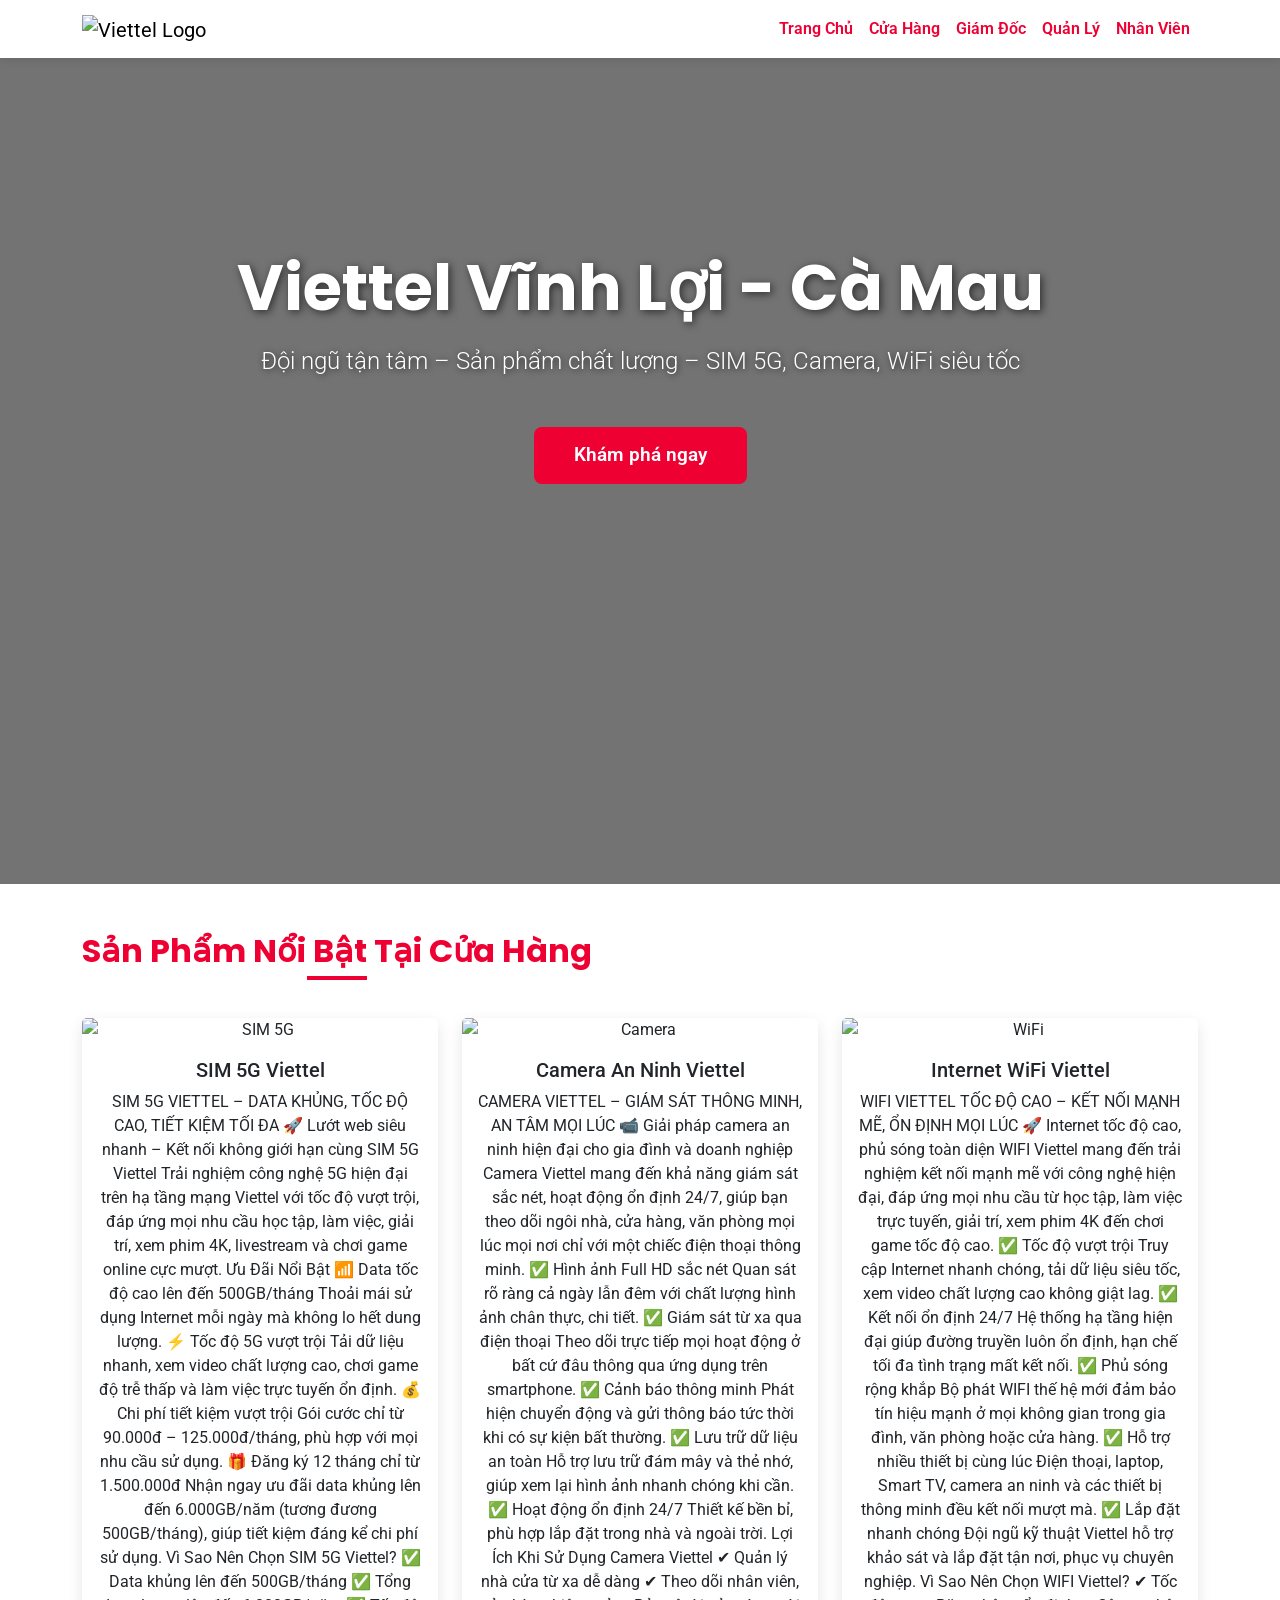
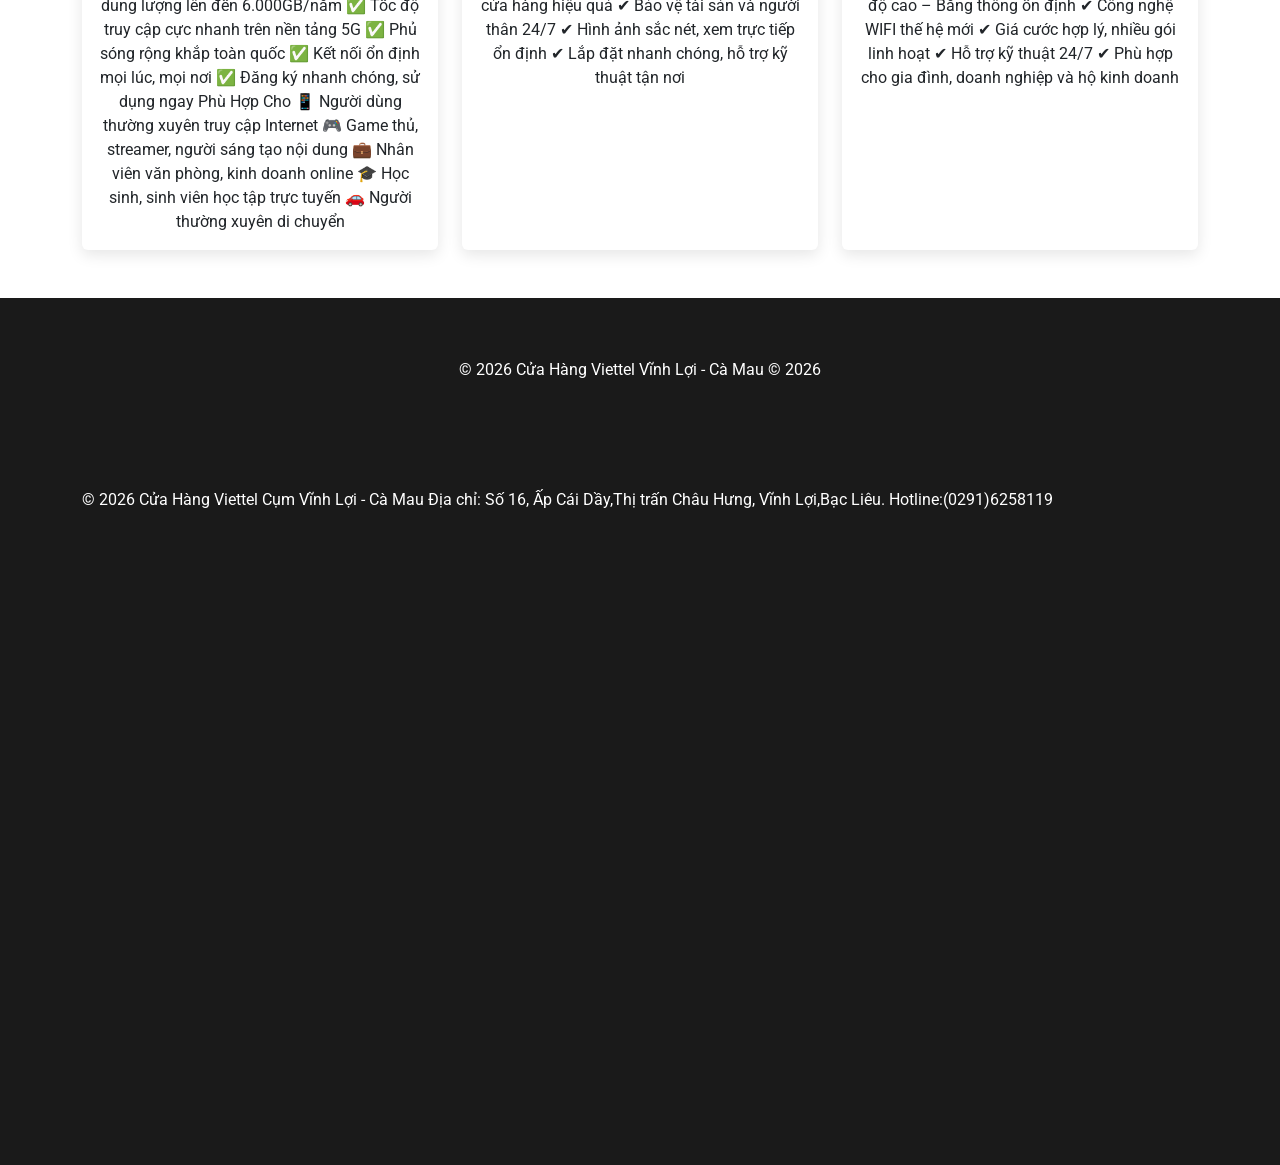
==== index.html @ b081a58b "first commit" ====
<!doctype html>
<html lang="vi">
  <head>
    <meta charset="UTF-8" />
    <meta name="viewport" content="width=device-width, initial-scale=1.0" />
    <title>Cửa Hàng Viettel Vĩnh Lợi - Kết Nối Tương Lai</title>
    <!-- Bootstrap CSS -->
    <link
      href="https://cdn.jsdelivr.net/npm/bootstrap@5.3.3/dist/css/bootstrap.min.css"
      rel="stylesheet"
    />
    <!-- Google Fonts -->
    <link
      href="https://fonts.googleapis.com/css2?family=Poppins:wght@400;600;700&family=Roboto:wght@300;400;700&display=swap"
      rel="stylesheet"
    />
    <style>
      :root {
        --viettel-red: #ee0033;
        --viettel-dark: #1a1a1a;
        --light-gray: #f8f9fa;
      }
      body {
        font-family: "Roboto", sans-serif;
        color: #333;
      }
      .navbar {
        background-color: white;
        box-shadow: 0 2px 10px rgba(0, 0, 0, 0.1);
      }
      .navbar-brand img {
        height: 50px;
      }
      .nav-link {
        font-weight: 600;
        color: var(--viettel-red) !important;
      }
      .hero {
        background:
          linear-gradient(rgba(0, 0, 0, 0.55), rgba(0, 0, 0, 0.55)),
          url("image/anhaecoquan (2).jpg")
            center/cover no-repeat;
        color: white;
        padding: 250px 0 400px;
        text-align: center;
        position: relative;
      }
      .hero h1 {
        font-family: "Poppins", sans-serif;
        font-size: 4rem;
        font-weight: 700;
        text-shadow: 2px 2px 8px rgba(0, 0, 0, 0.6);
      }
      .hero .lead {
        font-size: 1.5rem;
        text-shadow: 1px 1px 6px rgba(0, 0, 0, 0.7);
      }
      .btn-viettel {
        background-color: var(--viettel-red);
        border: none;
        color: white;
        font-weight: 600;
        padding: 14px 40px;
        font-size: 1.2rem;
      }
      .btn-viettel:hover {
        background-color: #c4002c;
      }
      .section-title {
        color: var(--viettel-red);
        font-family: "Poppins", sans-serif;
        font-weight: 700;
        position: relative;
        display: inline-block;
      }
      .section-title::after {
        content: "";
        width: 60px;
        height: 4px;
        background: var(--viettel-red);
        position: absolute;
        bottom: -10px;
        left: 50%;
        transform: translateX(-50%);
      }
      .product-card {
        transition: all 0.3s;
        border: none;
        box-shadow: 0 5px 15px rgba(0, 0, 0, 0.1);
      }
      .product-card:hover {
        transform: translateY(-10px);
        box-shadow: 0 15px 30px rgba(0, 0, 0, 0.15);
      }
      footer {
        background: var(--viettel-dark);
        color: white;
        padding: 60px 0 30px;
      }
    </style>
  </head>
  <body>
    <!-- Navbar -->
    <nav class="navbar navbar-expand-lg fixed-top">
      <div class="container">
        <a class="navbar-brand" href="index.html">
          <img src="image/logo-viettel-slogan.png" alt="Viettel Logo" />
        </a>
        <button
          class="navbar-toggler"
          type="button"
          data-bs-toggle="collapse"
          data-bs-target="#navbarNav"
        >
          <span class="navbar-toggler-icon"></span>
        </button>
        <div class="collapse navbar-collapse" id="navbarNav">
          <ul class="navbar-nav ms-auto">
              <li class="nav-item">
                <a class="nav-link" href="index.html">Trang Chủ</a>
              </li>
              <li class="nav-item">
                <a class="nav-link" href="products.html">Cửa Hàng</a>
              </li>
              <li class="nav-item">
                <a class="nav-link" href="director.html">Giám Đốc</a>
              </li>
              <li class="nav-item">
                <a class="nav-link" href="manager.html">Quản Lý</a>
              </li>
              <li class="nav-item">
                <a class="nav-link" href="staff.html">Nhân Viên</a>
              </li>
            </ul>
          </ul>
        </div>
      </div>
    </nav>

    <!-- Hero Section -->
    <section class="hero">
      <div class="container">
        <h1>Viettel Vĩnh Lợi - Cà Mau</h1>
        <p class="lead mt-3 mb-5">
          Đội ngũ tận tâm – Sản phẩm chất lượng – SIM 5G, Camera, WiFi siêu tốc
        </p>
        <a href="#products" class="btn btn-viettel btn-lg">Khám phá ngay</a>
      </div>
    </section>

    <!-- Sản phẩm -->
    <section id="products" class="py-5">
      <div class="container">
        <h2 class="section-title text-center mb-5">Sản Phẩm Nổi Bật Tại Cửa Hàng</h2>
        <div class="row g-4">
          <div class="col-md-4">
            <div class="card product-card h-100 text-center">
              <img
                src="image/Anh sim 5g dep.png.jpg"
                class="card-img-top"
                alt="SIM 5G"
              />
              <div class="card-body">
                <h5 class="card-title">SIM 5G Viettel</h5>
                <p class="card-text">
                  SIM 5G VIETTEL – DATA KHỦNG, TỐC ĐỘ CAO, TIẾT KIỆM TỐI ĐA

🚀 Lướt web siêu nhanh – Kết nối không giới hạn cùng SIM 5G Viettel

Trải nghiệm công nghệ 5G hiện đại trên hạ tầng mạng Viettel với tốc độ vượt trội, đáp ứng mọi nhu cầu học tập, làm việc, giải trí, xem phim 4K, livestream và chơi game online cực mượt.

Ưu Đãi Nổi Bật

📶 Data tốc độ cao lên đến 500GB/tháng
Thoải mái sử dụng Internet mỗi ngày mà không lo hết dung lượng.

⚡ Tốc độ 5G vượt trội
Tải dữ liệu nhanh, xem video chất lượng cao, chơi game độ trễ thấp và làm việc trực tuyến ổn định.

💰 Chi phí tiết kiệm vượt trội
Gói cước chỉ từ 90.000đ – 125.000đ/tháng, phù hợp với mọi nhu cầu sử dụng.

🎁 Đăng ký 12 tháng chỉ từ 1.500.000đ
Nhận ngay ưu đãi data khủng lên đến 6.000GB/năm (tương đương 500GB/tháng), giúp tiết kiệm đáng kể chi phí sử dụng.

Vì Sao Nên Chọn SIM 5G Viettel?

✅ Data khủng lên đến 500GB/tháng
✅ Tổng dung lượng lên đến 6.000GB/năm
✅ Tốc độ truy cập cực nhanh trên nền tảng 5G
✅ Phủ sóng rộng khắp toàn quốc
✅ Kết nối ổn định mọi lúc, mọi nơi
✅ Đăng ký nhanh chóng, sử dụng ngay

Phù Hợp Cho

📱 Người dùng thường xuyên truy cập Internet
🎮 Game thủ, streamer, người sáng tạo nội dung
💼 Nhân viên văn phòng, kinh doanh online
🎓 Học sinh, sinh viên học tập trực tuyến
🚗 Người thường xuyên di chuyển
                </p>
              </div>
            </div>
          </div>
          <div class="col-md-4">
            <div class="card product-card h-100 text-center">
              <img
                src="image/Anh wifi dep.jpg"
                class="card-img-top"
                alt="Camera"
              />
              <div class="card-body">
                <h5 class="card-title">Camera An Ninh Viettel</h5>
                <p class="card-text">
                  CAMERA VIETTEL – GIÁM SÁT THÔNG MINH, AN TÂM MỌI LÚC

📹 Giải pháp camera an ninh hiện đại cho gia đình và doanh nghiệp

Camera Viettel mang đến khả năng giám sát sắc nét, hoạt động ổn định 24/7, giúp bạn theo dõi ngôi nhà, cửa hàng, văn phòng mọi lúc mọi nơi chỉ với một chiếc điện thoại thông minh.

✅ Hình ảnh Full HD sắc nét
Quan sát rõ ràng cả ngày lẫn đêm với chất lượng hình ảnh chân thực, chi tiết.

✅ Giám sát từ xa qua điện thoại
Theo dõi trực tiếp mọi hoạt động ở bất cứ đâu thông qua ứng dụng trên smartphone.

✅ Cảnh báo thông minh
Phát hiện chuyển động và gửi thông báo tức thời khi có sự kiện bất thường.

✅ Lưu trữ dữ liệu an toàn
Hỗ trợ lưu trữ đám mây và thẻ nhớ, giúp xem lại hình ảnh nhanh chóng khi cần.

✅ Hoạt động ổn định 24/7
Thiết kế bền bỉ, phù hợp lắp đặt trong nhà và ngoài trời.

Lợi Ích Khi Sử Dụng Camera Viettel

✔ Quản lý nhà cửa từ xa dễ dàng
✔ Theo dõi nhân viên, cửa hàng hiệu quả
✔ Bảo vệ tài sản và người thân 24/7
✔ Hình ảnh sắc nét, xem trực tiếp ổn định
✔ Lắp đặt nhanh chóng, hỗ trợ kỹ thuật tận nơi
              </div>
            </div>
          </div>
          <div class="col-md-4">
            <div class="card product-card h-100 text-center">
              <img
                src="image/Camera dep.jpg"
                class="card-img-top"
                alt="WiFi"
              />
              <div class="card-body">
                <h5 class="card-title">Internet WiFi Viettel</h5>
                <p class="card-text">
                  WIFI VIETTEL TỐC ĐỘ CAO – KẾT NỐI MẠNH MẼ, ỔN ĐỊNH MỌI LÚC

🚀 Internet tốc độ cao, phủ sóng toàn diện

WIFI Viettel mang đến trải nghiệm kết nối mạnh mẽ với công nghệ hiện đại, đáp ứng mọi nhu cầu từ học tập, làm việc trực tuyến, giải trí, xem phim 4K đến chơi game tốc độ cao.

✅ Tốc độ vượt trội
Truy cập Internet nhanh chóng, tải dữ liệu siêu tốc, xem video chất lượng cao không giật lag.

✅ Kết nối ổn định 24/7
Hệ thống hạ tầng hiện đại giúp đường truyền luôn ổn định, hạn chế tối đa tình trạng mất kết nối.

✅ Phủ sóng rộng khắp
Bộ phát WIFI thế hệ mới đảm bảo tín hiệu mạnh ở mọi không gian trong gia đình, văn phòng hoặc cửa hàng.

✅ Hỗ trợ nhiều thiết bị cùng lúc
Điện thoại, laptop, Smart TV, camera an ninh và các thiết bị thông minh đều kết nối mượt mà.

✅ Lắp đặt nhanh chóng
Đội ngũ kỹ thuật Viettel hỗ trợ khảo sát và lắp đặt tận nơi, phục vụ chuyên nghiệp.

Vì Sao Nên Chọn WIFI Viettel?

✔ Tốc độ cao – Băng thông ổn định
✔ Công nghệ WIFI thế hệ mới
✔ Giá cước hợp lý, nhiều gói linh hoạt
✔ Hỗ trợ kỹ thuật 24/7
✔ Phù hợp cho gia đình, doanh nghiệp và hộ kinh doanh
                </p>
              </div>
            </div>
          </div>
        </div>
      </div>
    </section>

    <!-- Footer -->
    <footer class="text-center">
      <div class="container">
        <p>&copy; 2026 Cửa Hàng Viettel Vĩnh Lợi - Cà Mau &copy; 2026</p>
      </div>
    </footer>
    <!-- Footer - Thêm Google Maps -->
    <footer>
      <div class="container">
        <p>
          &copy; 2026 Cửa Hàng Viettel Cụm Vĩnh Lợi - Cà Mau Địa chỉ: Số 16,
          Ấp Cái Dầy,Thị trấn Châu Hưng, Vĩnh Lợi,Bạc Liêu.
          Hotline:(0291)6258119
        </p>
        <!-- Google Maps Embed -->
        <div class="map-embed mt-3">
          <iframe
            src="https://www.google.com/maps/embed?pb=!4v1769789781553!6m8!1m7!1sCAoSHENJQUJJaEFUNEswMzNDeTVKWEtfTXRYcUd4a1o.!2m2!1d9.340543069572645!2d105.7157329065225!3f90.79227554474872!4f1.4586104502050858!5f0.7820865974627469"
            width="1500"
            height="600"
            style="border: 0"
            allowfullscreen=""
            loading="lazy"
            referrerpolicy="no-referrer-when-downgrade"
            width="100%"
            height="500"
            style="border: 0"
            allowfullscreen=""
            loading="lazy"
            referrerpolicy="no-referrer-when-downgrade"
          ></iframe>
        </div>
      </div>
    </footer>

    <!-- Bootstrap JS -->
    <script src="https://cdn.jsdelivr.net/npm/bootstrap@5.3.3/dist/js/bootstrap.bundle.min.js"></script>
  </body>
</html>
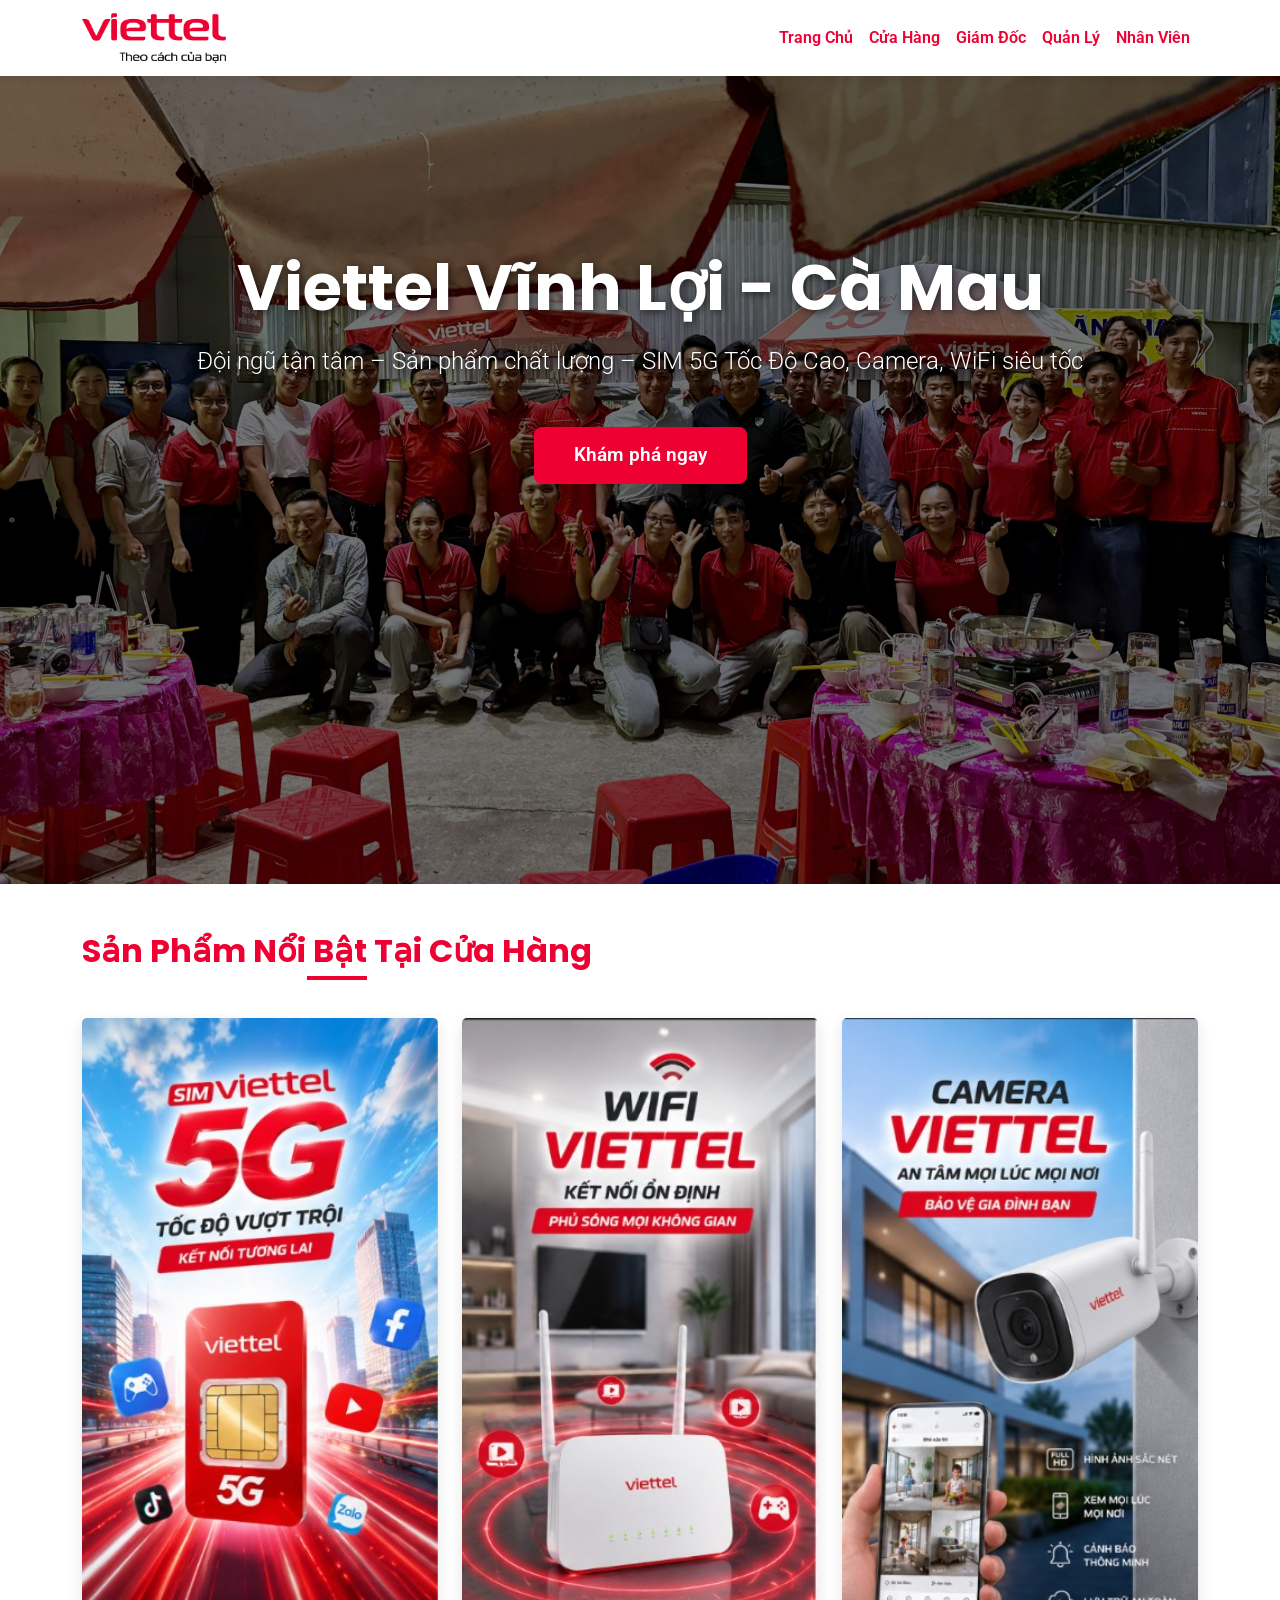
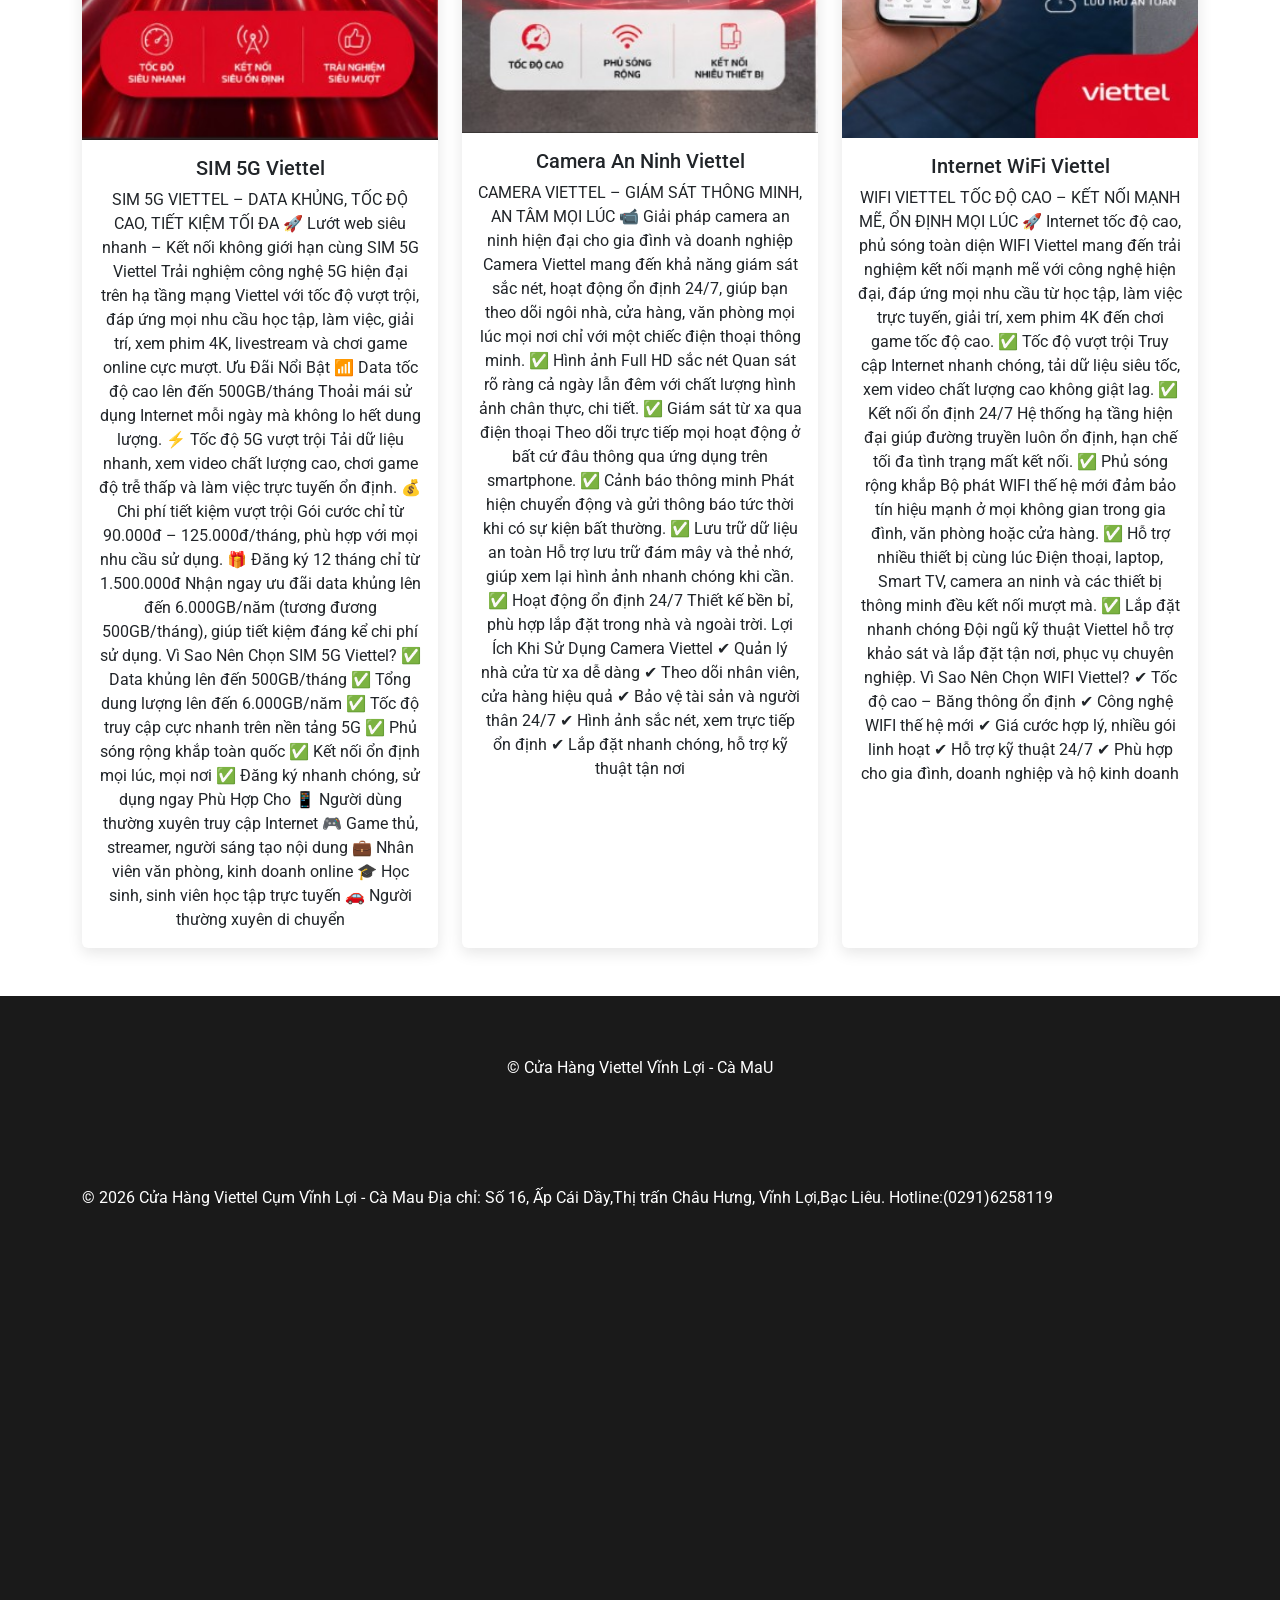
==== commit 63eb223a: "first commit" ====
--- a/index.html
+++ b/index.html
@@ -3,7 +3,7 @@
   <head>
     <meta charset="UTF-8" />
     <meta name="viewport" content="width=device-width, initial-scale=1.0" />
-    <title>Cửa Hàng Viettel Vĩnh Lợi - Kết Nối Tương Lai</title>
+    <title>Viettel Vĩnh Lợi - Kết Nối Tương Lai</title>
     <!-- Bootstrap CSS -->
     <link
       href="https://cdn.jsdelivr.net/npm/bootstrap@5.3.3/dist/css/bootstrap.min.css"
@@ -38,7 +38,7 @@
       .hero {
         background:
           linear-gradient(rgba(0, 0, 0, 0.55), rgba(0, 0, 0, 0.55)),
-          url("image/anhaecoquan (2).jpg")
+          url("image/AnhAECOQUAN.jpg")
             center/cover no-repeat;
         color: white;
         padding: 250px 0 400px;
@@ -142,7 +142,7 @@
       <div class="container">
         <h1>Viettel Vĩnh Lợi - Cà Mau</h1>
         <p class="lead mt-3 mb-5">
-          Đội ngũ tận tâm – Sản phẩm chất lượng – SIM 5G, Camera, WiFi siêu tốc
+          Đội ngũ tận tâm – Sản phẩm chất lượng – SIM 5G Tốc Độ Cao, Camera, WiFi siêu tốc
         </p>
         <a href="#products" class="btn btn-viettel btn-lg">Khám phá ngay</a>
       </div>
@@ -293,7 +293,7 @@
     <!-- Footer -->
     <footer class="text-center">
       <div class="container">
-        <p>&copy; 2026 Cửa Hàng Viettel Vĩnh Lợi - Cà Mau &copy; 2026</p>
+        <p>&copy;  Cửa Hàng Viettel Vĩnh Lợi - Cà MaU</p>
       </div>
     </footer>
     <!-- Footer - Thêm Google Maps -->
